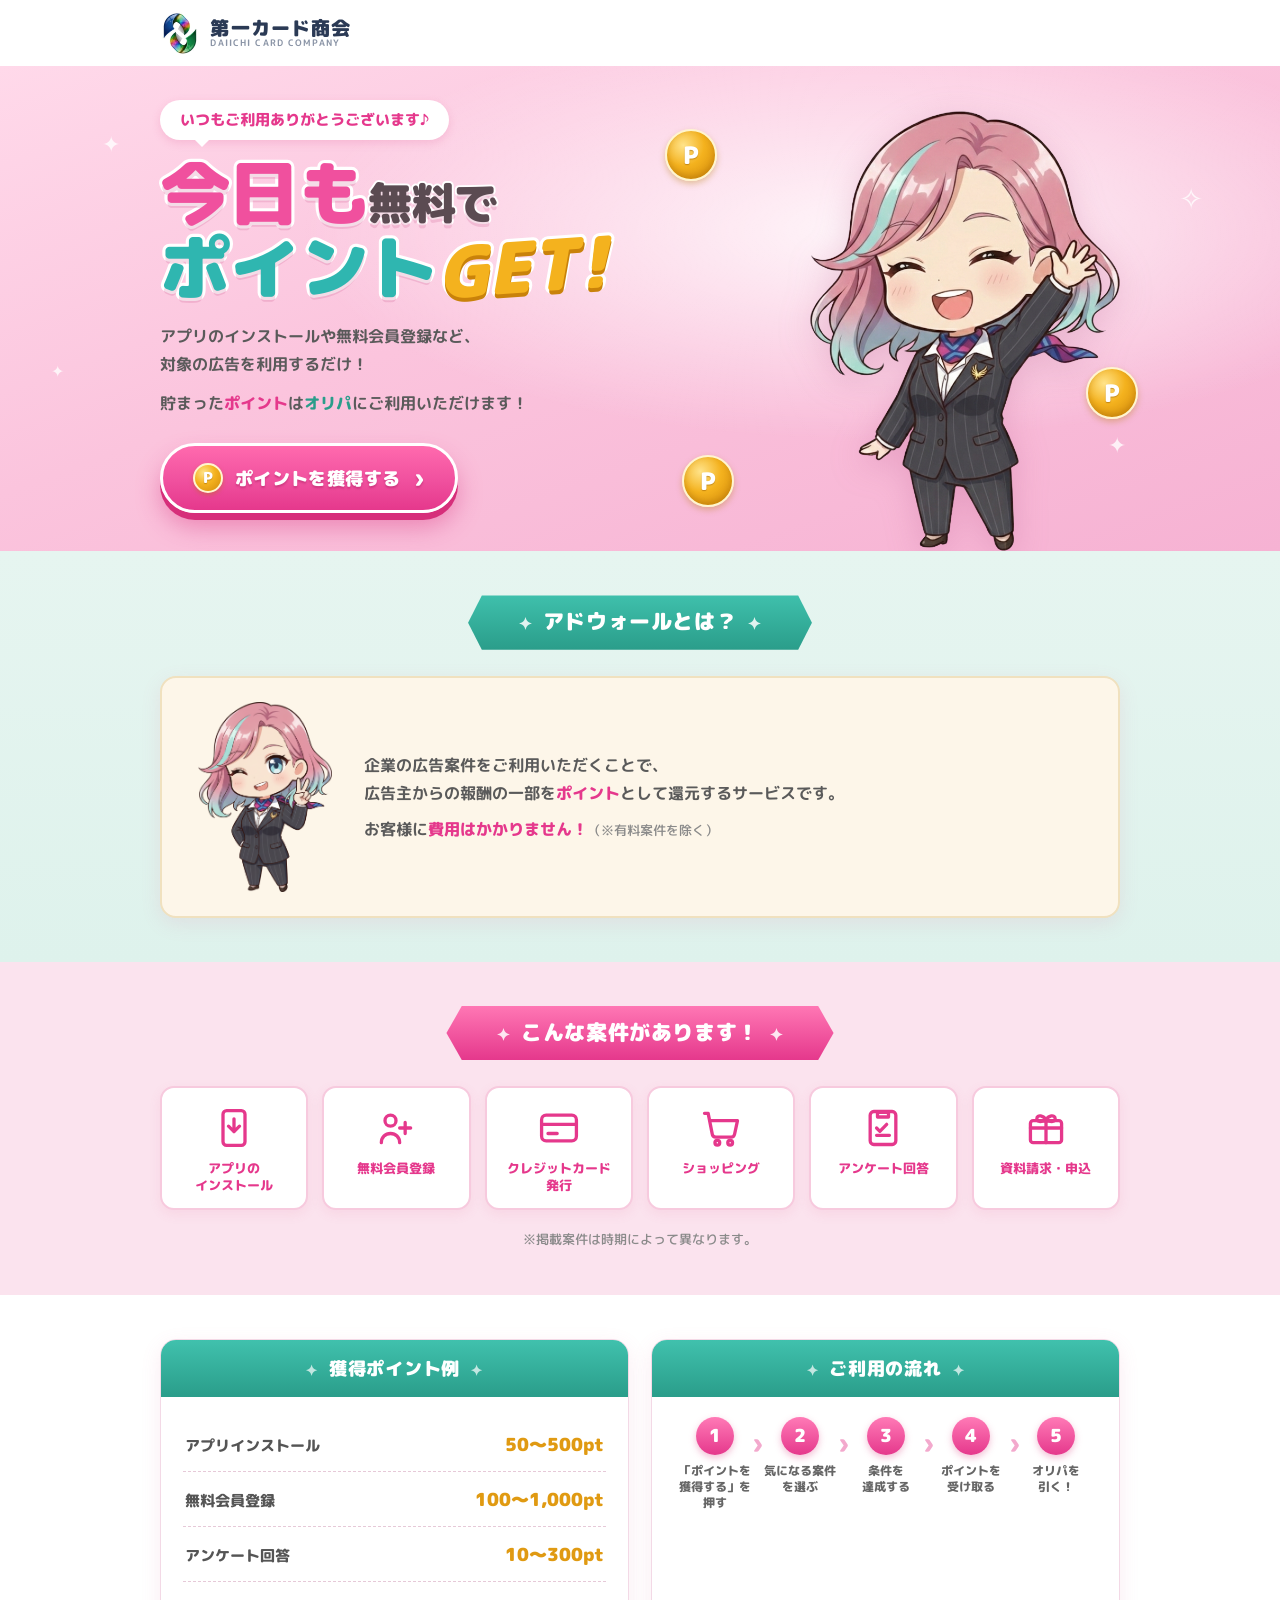
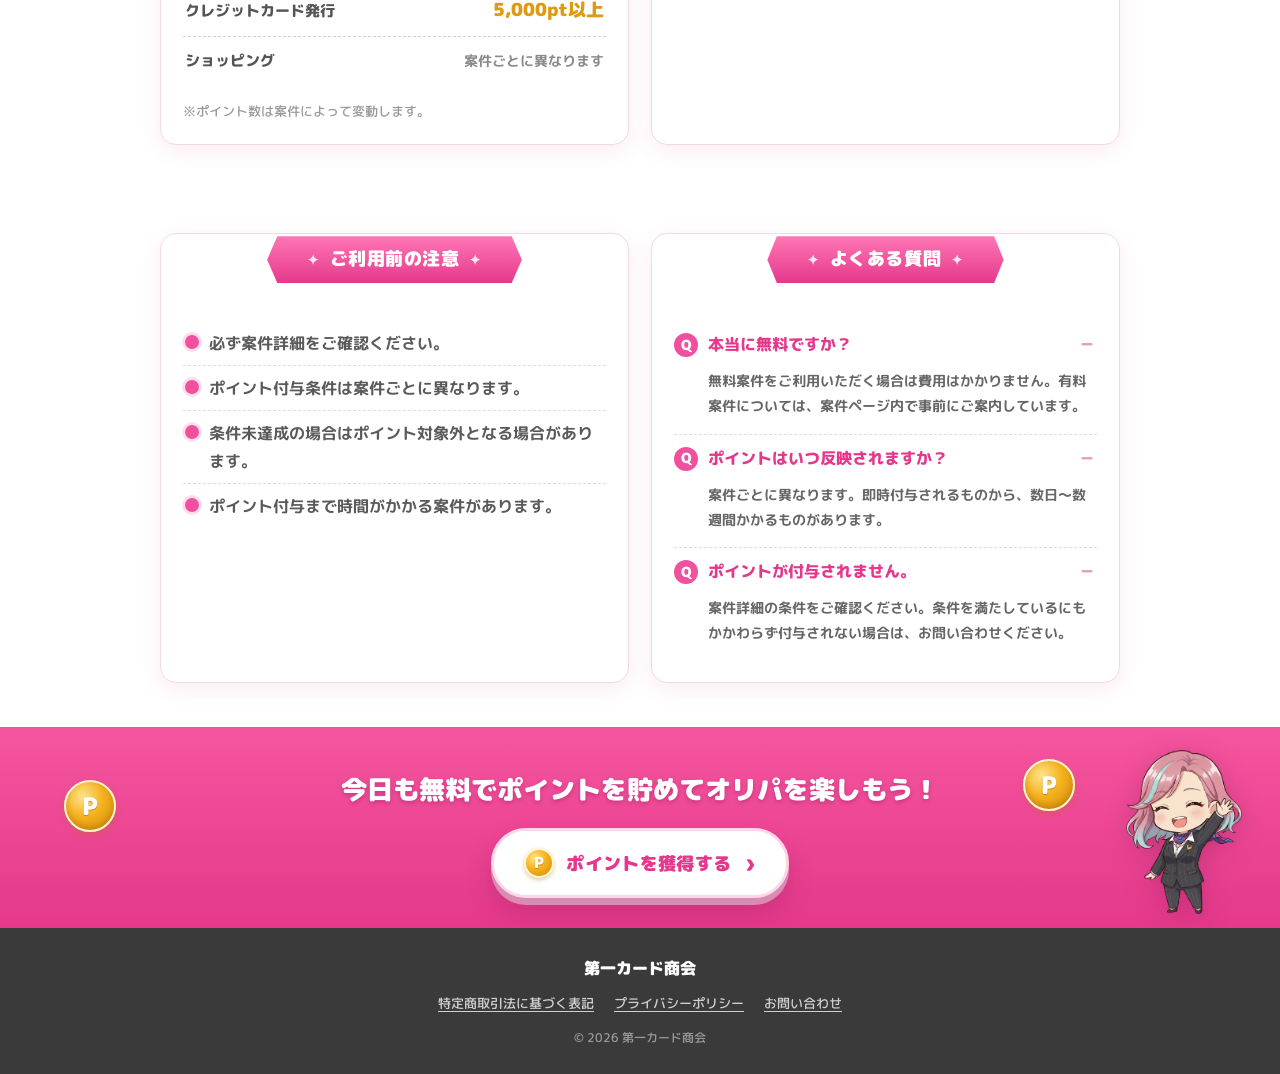
==== login.html @ 2c44bc9c "ログイン済みユーザー向けLP(login.html)を追加 - index.html(未ログイン用)をベースに login.html を新規作成   ヒーロー見出し・バッジ・フッターCTA文言のみ会員" ====
<!-- ログイン済みユーザー向けLP（index.html をベースに会員向けトーンへ文言調整） -->
<!DOCTYPE html>
<html lang="ja">
<head>
<meta charset="UTF-8">
<meta name="viewport" content="width=device-width, initial-scale=1">
<title>今日も無料でポイントGET! | 第一カード商会 アドウォール</title>
<meta name="description" content="いつもご利用ありがとうございます。アプリのインストールや無料会員登録など、対象の広告を利用するだけで今日も無料でポイントが貯まる。貯まったポイントは第一カード商会のオリパにご利用いただけます。">
<meta name="robots" content="noindex,nofollow">
<meta property="og:title" content="今日も無料でポイントGET! | 第一カード商会 アドウォール">
<meta property="og:description" content="対象の広告を利用するだけで今日も無料ポイント。貯まったポイントはオリパに使えます。">
<meta property="og:type" content="website">
<link rel="preconnect" href="https://fonts.googleapis.com">
<link rel="preconnect" href="https://fonts.gstatic.com" crossorigin>
<link href="https://fonts.googleapis.com/css2?family=M+PLUS+Rounded+1c:wght@400;500;700;800;900&display=swap" rel="stylesheet">
<link rel="stylesheet" href="css/style.css">
</head>
<body>

<!-- ===== Header ===== -->
<header class="site-header" id="siteHeader">
  <div class="container header-inner">
    <a class="brand" href="#" aria-label="第一カード商会">
      <img class="brand-logo" src="assets/logo-mark.png" alt="" width="48" height="56">
      <span class="brand-name">
        <span class="brand-name-ja">第一カード商会</span>
        <span class="brand-name-en">DAIICHI CARD COMPANY</span>
      </span>
    </a>
  </div>
</header>

<main>

  <!-- ===== Hero ===== -->
  <section class="hero">
    <span class="spark s1">✦</span><span class="spark s2">✦</span>
    <span class="spark s3">✧</span><span class="spark s4">✦</span>
    <div class="container hero-inner">
      <div class="hero-copy">
        <p class="hero-badge">いつもご利用ありがとうございます♪</p>
        <h1 class="hero-title">
          <span class="t-pink">今日も</span><span class="t-ink">無料で</span><span class="t-teal">ポイント</span><span class="t-gold">GET!</span>
        </h1>
        <p class="hero-lead">
          アプリのインストールや無料会員登録など、<br>
          対象の広告を利用するだけ！
        </p>
        <p class="hero-lead">
          貯まった<b class="hl-pink">ポイント</b>は<b class="hl-teal">オリパ</b>にご利用いただけます！
        </p>
        <a class="btn btn-primary" href="#" data-cta>
          <span class="coin coin-sm" aria-hidden="true">P</span>
          <span class="btn-label">ポイントを獲得する</span>
          <span class="btn-arrow" aria-hidden="true">&rsaquo;</span>
        </a>
      </div>
      <div class="hero-illust">
        <img src="assets/character-hero.png" alt="案内キャラクター"
             onerror="this.closest('.hero-illust').classList.add('illust-fallback');this.remove()">
        <span class="coin coin-float f1" aria-hidden="true">P</span>
        <span class="coin coin-float f2" aria-hidden="true">P</span>
        <span class="coin coin-float f3" aria-hidden="true">P</span>
      </div>
    </div>
  </section>

  <!-- ===== アドウォールとは ===== -->
  <section class="section about reveal">
    <div class="container">
      <h2 class="ribbon ribbon-teal"><span class="ribbon-spark">✦</span>アドウォールとは？<span class="ribbon-spark">✦</span></h2>
      <div class="about-body">
        <div class="about-illust" aria-hidden="true">
          <img src="assets/character-point.png" alt=""
               onerror="this.closest('.about-illust').classList.add('illust-fallback');this.remove()">
        </div>
        <div class="about-text">
          <p>企業の広告案件をご利用いただくことで、<br>
             広告主からの報酬の一部を<b class="hl-pink">ポイント</b>として還元するサービスです。</p>
          <p>お客様に<b class="hl-pink">費用はかかりません！</b><span class="note-inline">（※有料案件を除く）</span></p>
        </div>
      </div>
    </div>
  </section>

  <!-- ===== こんな案件があります ===== -->
  <section class="section cases reveal">
    <div class="container">
      <h2 class="ribbon ribbon-pink"><span class="ribbon-spark">✦</span>こんな案件があります！<span class="ribbon-spark">✦</span></h2>
      <ul class="case-grid">
        <li class="case-card">
          <span class="case-icon">
            <svg viewBox="0 0 24 24" fill="none" stroke="currentColor" stroke-width="1.8" stroke-linecap="round" stroke-linejoin="round"><rect x="6" y="2.5" width="12" height="19" rx="2"/><path d="M12 7v7m0 0 3-3m-3 3-3-3"/></svg>
          </span>
          <span class="case-name">アプリの<br>インストール</span>
        </li>
        <li class="case-card">
          <span class="case-icon">
            <svg viewBox="0 0 24 24" fill="none" stroke="currentColor" stroke-width="1.8" stroke-linecap="round" stroke-linejoin="round"><circle cx="9" cy="8" r="3"/><path d="M4 20c0-3 2.2-5 5-5s5 2 5 5"/><path d="M17 9v6m3-3h-6"/></svg>
          </span>
          <span class="case-name">無料会員登録</span>
        </li>
        <li class="case-card">
          <span class="case-icon">
            <svg viewBox="0 0 24 24" fill="none" stroke="currentColor" stroke-width="1.8" stroke-linecap="round" stroke-linejoin="round"><rect x="2.5" y="5" width="19" height="14" rx="2.5"/><path d="M2.5 10h19M6 15h5"/></svg>
          </span>
          <span class="case-name">クレジットカード<br>発行</span>
        </li>
        <li class="case-card">
          <span class="case-icon">
            <svg viewBox="0 0 24 24" fill="none" stroke="currentColor" stroke-width="1.8" stroke-linecap="round" stroke-linejoin="round"><path d="M3 4h2l2.2 11.2A2 2 0 0 0 9.2 17h8.2a2 2 0 0 0 2-1.6L21 8H6"/><circle cx="10" cy="20" r="1.3"/><circle cx="17" cy="20" r="1.3"/></svg>
          </span>
          <span class="case-name">ショッピング</span>
        </li>
        <li class="case-card">
          <span class="case-icon">
            <svg viewBox="0 0 24 24" fill="none" stroke="currentColor" stroke-width="1.8" stroke-linecap="round" stroke-linejoin="round"><rect x="5" y="3" width="14" height="18" rx="2"/><path d="M9 3.5h6V6H9zM8.5 12l1.8 1.8L14 10m-5.5 6h7"/></svg>
          </span>
          <span class="case-name">アンケート回答</span>
        </li>
        <li class="case-card">
          <span class="case-icon">
            <svg viewBox="0 0 24 24" fill="none" stroke="currentColor" stroke-width="1.8" stroke-linecap="round" stroke-linejoin="round"><rect x="3.5" y="8" width="17" height="12" rx="1.5"/><path d="M3.5 12h17M12 8v12M12 8c-1-3-5-3.5-5-1s4 1 5 1zm0 0c1-3 5-3.5 5-1s-4 1-5 1z"/></svg>
          </span>
          <span class="case-name">資料請求・申込</span>
        </li>
      </ul>
      <p class="note-center">※掲載案件は時期によって異なります。</p>
    </div>
  </section>

  <!-- ===== 獲得ポイント例 / ご利用の流れ ===== -->
  <section class="section two-col reveal">
    <div class="container two-col-grid">

      <div class="panel">
        <h2 class="panel-head panel-head-teal">獲得ポイント例</h2>
        <div class="panel-body">
          <dl class="points-list">
            <div><dt>アプリインストール</dt><dd>50〜500pt</dd></div>
            <div><dt>無料会員登録</dt><dd>100〜1,000pt</dd></div>
            <div><dt>アンケート回答</dt><dd>10〜300pt</dd></div>
            <div><dt>クレジットカード発行</dt><dd>5,000pt以上</dd></div>
            <div><dt>ショッピング</dt><dd class="dd-plain">案件ごとに異なります</dd></div>
          </dl>
          <p class="note-left">※ポイント数は案件によって変動します。</p>
        </div>
      </div>

      <div class="panel">
        <h2 class="panel-head panel-head-teal">ご利用の流れ</h2>
        <div class="panel-body">
          <ol class="flow">
            <li class="flow-step"><span class="flow-num">1</span><span class="flow-text">「ポイントを<br>獲得する」を押す</span></li>
            <li class="flow-step"><span class="flow-num">2</span><span class="flow-text">気になる案件<br>を選ぶ</span></li>
            <li class="flow-step"><span class="flow-num">3</span><span class="flow-text">条件を<br>達成する</span></li>
            <li class="flow-step"><span class="flow-num">4</span><span class="flow-text">ポイントを<br>受け取る</span></li>
            <li class="flow-step"><span class="flow-num">5</span><span class="flow-text">オリパを<br>引く！</span></li>
          </ol>
        </div>
      </div>

    </div>
  </section>

  <!-- ===== ご利用前の注意 / よくある質問 ===== -->
  <section class="section two-col reveal">
    <div class="container two-col-grid">

      <div class="panel">
        <h2 class="ribbon ribbon-pink ribbon-sm"><span class="ribbon-spark">✦</span>ご利用前の注意<span class="ribbon-spark">✦</span></h2>
        <div class="panel-body">
          <ul class="note-list">
            <li>必ず案件詳細をご確認ください。</li>
            <li>ポイント付与条件は案件ごとに異なります。</li>
            <li>条件未達成の場合はポイント対象外となる場合があります。</li>
            <li>ポイント付与まで時間がかかる案件があります。</li>
          </ul>
        </div>
      </div>

      <div class="panel">
        <h2 class="ribbon ribbon-pink ribbon-sm"><span class="ribbon-spark">✦</span>よくある質問<span class="ribbon-spark">✦</span></h2>
        <div class="panel-body">
          <div class="faq">
            <div class="faq-item open">
              <button class="faq-q" type="button"><span class="faq-mark">Q</span>本当に無料ですか？</button>
              <div class="faq-a">無料案件をご利用いただく場合は費用はかかりません。有料案件については、案件ページ内で事前にご案内しています。</div>
            </div>
            <div class="faq-item open">
              <button class="faq-q" type="button"><span class="faq-mark">Q</span>ポイントはいつ反映されますか？</button>
              <div class="faq-a">案件ごとに異なります。即時付与されるものから、数日〜数週間かかるものがあります。</div>
            </div>
            <div class="faq-item open">
              <button class="faq-q" type="button"><span class="faq-mark">Q</span>ポイントが付与されません。</button>
              <div class="faq-a">案件詳細の条件をご確認ください。条件を満たしているにもかかわらず付与されない場合は、お問い合わせください。</div>
            </div>
          </div>
        </div>
      </div>

    </div>
  </section>

  <!-- ===== Footer CTA ===== -->
  <section class="footer-cta reveal">
    <span class="coin coin-float f4" aria-hidden="true">P</span>
    <span class="coin coin-float f5" aria-hidden="true">P</span>
    <img class="footer-cta-illust" src="assets/character-hero.png" alt="" aria-hidden="true"
         onerror="this.remove()">
    <div class="container footer-cta-inner">
      <p class="footer-cta-text">今日も無料でポイントを貯めてオリパを楽しもう！</p>
      <a class="btn btn-white" href="#" data-cta>
        <span class="coin coin-sm" aria-hidden="true">P</span>
        <span class="btn-label">ポイントを獲得する</span>
        <span class="btn-arrow" aria-hidden="true">&rsaquo;</span>
      </a>
    </div>
  </section>

</main>

<!-- ===== Site footer ===== -->
<footer class="site-footer">
  <div class="container">
    <p class="foot-brand">第一カード商会</p>
    <nav class="foot-nav">
      <a href="https://daiichicard.com/pages/legal-info">特定商取引法に基づく表記</a>
      <a href="https://daiichicard.com/pages/privacy">プライバシーポリシー</a>
      <a href="https://daiichicard.com/faq">お問い合わせ</a>
    </nav>
    <p class="copyright">&copy; 2026 第一カード商会</p>
  </div>
</footer>

<!-- ===== Sticky CTA (mobile) ===== -->
<div class="sticky-cta" id="stickyCta" hidden>
  <a class="btn btn-primary btn-sticky" href="#" data-cta>
    <span class="coin coin-sm" aria-hidden="true">P</span>
    <span class="btn-label">ポイントを獲得する</span>
    <span class="btn-arrow" aria-hidden="true">&rsaquo;</span>
  </a>
</div>

<script src="js/main.js"></script>
</body>
</html>
---- css/style.css ----
/* =========================================================
   第一カード商会 - アドウォールLP
   ========================================================= */

/* ---------- Design tokens ---------- */
:root{
  --pink:        #f0509e;
  --pink-deep:   #e5388c;
  --pink-dark:   #d62e7a;
  --pink-light:  #fce4ef;
  --pink-bg:     #fbe3ee;
  --magenta:     #f5559e;
  --teal:        #33b4a0;
  --teal-dark:   #2a9d8a;
  --teal-bg:     #e3f4ef;
  --gold:        #f4b21e;
  --gold-dark:   #e09a12;
  --gold-deep:   #c9820a;
  --ink:         #4a4a4a;
  --text:        #5a5a5a;
  --white:       #ffffff;
  --radius:      16px;
  --container:   1000px;
  --shadow-card: 0 6px 20px rgba(224, 96, 150, .12);
}

/* ---------- Reset ---------- */
*,*::before,*::after{box-sizing:border-box;margin:0;padding:0}
html{scroll-behavior:smooth;-webkit-text-size-adjust:100%}
body{
  font-family:"M PLUS Rounded 1c",-apple-system,"Hiragino Kaku Gothic ProN","Yu Gothic",Meiryo,sans-serif;
  color:var(--text);
  line-height:1.75;
  background:var(--white);
  font-weight:500;
  overflow-x:hidden;
}
img{max-width:100%;height:auto;display:block}
a{color:inherit;text-decoration:none}
ul,ol{list-style:none}
b{font-weight:800}

.container{width:100%;max-width:var(--container);margin-inline:auto;padding-inline:20px}

.hl-pink{color:var(--pink-deep);font-weight:800}
.hl-teal{color:var(--teal-dark);font-weight:800}
.note-inline{font-size:.8em;color:#8a8a8a;font-weight:500}
.note-center{text-align:center;font-size:.82rem;color:#8a8a8a;margin-top:18px}
.note-left{font-size:.8rem;color:#9a9a9a;margin-top:14px}

/* ---------- Coins ---------- */
.coin{
  display:inline-grid;place-items:center;
  width:44px;height:44px;border-radius:50%;
  background:radial-gradient(circle at 34% 30%, #ffe38a 0%, var(--gold) 45%, var(--gold-dark) 78%, var(--gold-deep) 100%);
  color:#fff;font-weight:900;font-size:1.3rem;
  border:2px solid #fff5cf;
  box-shadow:0 3px 6px rgba(180,120,0,.35), inset 0 -3px 6px rgba(150,90,0,.35);
  text-shadow:0 1px 1px rgba(150,90,0,.5);
}
.coin-sm{width:30px;height:30px;font-size:.95rem;border-width:2px}
.coin-float{position:absolute;width:52px;height:52px;font-size:1.5rem;z-index:2}

/* ---------- Buttons ---------- */
.btn{
  display:inline-flex;align-items:center;gap:12px;
  padding:16px 30px;border-radius:999px;
  font-weight:900;font-size:1.15rem;letter-spacing:.02em;
  cursor:pointer;border:none;position:relative;
  transition:transform .12s ease, box-shadow .12s ease, filter .12s ease;
}
.btn .btn-arrow{font-size:1.5rem;line-height:1;margin-left:2px}
.btn-label{white-space:nowrap}

.btn-primary{
  background:linear-gradient(180deg,#ff6aae 0%, var(--pink) 55%, var(--pink-deep) 100%);
  color:#fff;
  border:3px solid #fff;
  box-shadow:0 7px 0 var(--pink-dark), 0 14px 24px rgba(214,46,122,.4);
  text-shadow:0 2px 2px rgba(150,20,80,.35);
}
.btn-primary:hover{transform:translateY(2px);box-shadow:0 5px 0 var(--pink-dark),0 10px 18px rgba(214,46,122,.4)}
.btn-primary:active{transform:translateY(7px);box-shadow:0 0 0 var(--pink-dark),0 4px 10px rgba(214,46,122,.35)}

.btn-white{
  background:#fff;color:var(--pink-deep);
  border:3px solid #ffd6e8;
  box-shadow:0 7px 0 #d98cb2, 0 14px 24px rgba(120,20,70,.25);
}
.btn-white:hover{transform:translateY(2px);box-shadow:0 5px 0 #d98cb2,0 10px 18px rgba(120,20,70,.25)}
.btn-white:active{transform:translateY(7px);box-shadow:0 0 0 #d98cb2}

.btn-primary .coin,.btn-white .coin{box-shadow:0 2px 4px rgba(180,120,0,.4)}

/* pulse */
@keyframes cta-pulse{0%,100%{filter:brightness(1)}50%{filter:brightness(1.08)}}
.hero .btn-primary{animation:cta-pulse 2.4s ease-in-out infinite}

/* ---------- Header ---------- */
.site-header{
  position:sticky;top:0;z-index:50;
  background:rgba(255,255,255,.96);
  backdrop-filter:blur(6px);
  transition:box-shadow .2s ease;
}
.site-header.scrolled{box-shadow:0 2px 14px rgba(224,96,150,.18)}
.header-inner{display:flex;align-items:center;gap:12px;padding-block:10px}
.brand{display:flex;align-items:center;gap:11px}
.brand-logo{width:auto;height:46px;object-fit:contain;flex:0 0 auto}
.brand-name{display:flex;flex-direction:column;line-height:1.12}
.brand-name-ja{font-weight:900;font-size:1.18rem;color:#2b3a55;letter-spacing:.06em}
.brand-name-en{font-size:.54rem;letter-spacing:.13em;color:#8a94a6;font-weight:700}

/* ---------- Hero ---------- */
.hero{
  position:relative;overflow:hidden;
  background:
    radial-gradient(ellipse at 68% 34%, rgba(255,255,255,.85) 0%, rgba(255,255,255,0) 46%),
    linear-gradient(160deg,#ffd9ea 0%, #fbc4dd 45%, #f6b2d3 100%);
  padding-block:34px 0;
}
.hero .spark{position:absolute;color:#fff;opacity:.8;font-size:1.4rem;pointer-events:none;animation:twinkle 3s ease-in-out infinite}
.hero .s1{top:12%;left:8%}
.hero .s2{top:60%;left:4%;font-size:1rem;animation-delay:.6s}
.hero .s3{top:22%;right:6%;font-size:1.8rem;animation-delay:1.1s}
.hero .s4{top:74%;right:12%;animation-delay:1.7s}
@keyframes twinkle{0%,100%{opacity:.25;transform:scale(.8)}50%{opacity:.9;transform:scale(1.15)}}

.hero-inner{display:grid;grid-template-columns:1.05fr .95fr;align-items:end;gap:20px}
.hero-copy{padding-bottom:38px}

.hero-badge{
  display:inline-block;
  background:#fff;color:var(--pink-deep);
  font-weight:800;font-size:.92rem;
  padding:7px 20px;border-radius:999px;
  box-shadow:0 3px 8px rgba(224,96,150,.22);
  position:relative;margin-bottom:16px;
}
.hero-badge::after{
  content:"";position:absolute;left:34px;bottom:-7px;
  border:8px solid transparent;border-top-color:#fff;border-bottom:0;
}

.hero-title{
  font-weight:900;line-height:1.05;letter-spacing:-.01em;
  font-size:clamp(2.7rem,8.5vw,4.4rem);
  margin-bottom:18px;
  -webkit-text-stroke:.09em #fff;
  paint-order:stroke fill;
  text-shadow:0 5px 0 rgba(196,60,120,.18);
}
.hero-title span{display:inline-block}
.t-pink{color:var(--pink)}
.t-ink{color:#5b4b52;font-size:.62em;-webkit-text-stroke-width:.09em}
.t-teal{color:#2fb6b0}
.t-gold{color:var(--gold);font-style:italic;transform:rotate(-4deg);text-shadow:0 4px 0 var(--gold-deep)}

.hero-lead{color:#5a5a5a;font-weight:700;font-size:1.02rem;margin-bottom:10px}
.hero-copy .btn{margin-top:16px}

.hero-illust{position:relative;align-self:end;min-height:120px}
.hero-illust img{margin-left:auto;max-height:440px;width:auto;filter:drop-shadow(0 8px 16px rgba(180,80,130,.25))}
.hero-illust.illust-fallback{
  min-height:300px;border:2px dashed rgba(255,255,255,.85);border-radius:16px;
  background:rgba(255,255,255,.28);
  display:grid;place-items:center;margin-bottom:20px;
}
.hero-illust.illust-fallback::after{content:"キャラクター画像\A assets/character-hero.png";white-space:pre;text-align:center;color:#b76f97;font-weight:800;font-size:.85rem}
.hero-illust .f1{top:4%;left:-2%}
.hero-illust .f2{top:58%;right:-4%}
.hero-illust .f3{bottom:10%;left:2%}
@keyframes float-y{0%,100%{transform:translateY(0)}50%{transform:translateY(-10px)}}
.coin-float{animation:float-y 3s ease-in-out infinite}
.hero-illust .f2{animation-delay:.8s}
.hero-illust .f3{animation-delay:1.5s}

/* ---------- Sections ---------- */
.section{padding-block:44px}
.about{background:linear-gradient(180deg,#e6f5f0,#def2ec)}
.cases{background:var(--pink-bg)}

/* ---------- Ribbon headings ---------- */
.ribbon{
  display:block;width:max-content;max-width:100%;margin:0 auto 26px;
  padding:9px 40px;border-radius:8px;
  color:#fff;font-weight:900;font-size:1.3rem;letter-spacing:.03em;
  text-align:center;position:relative;
  clip-path:polygon(4% 0,96% 0,100% 50%,96% 100%,4% 100%,0 50%);
}
.ribbon-teal{background:linear-gradient(180deg,#3fc0ac,var(--teal-dark))}
.ribbon-pink{background:linear-gradient(180deg,#ff77b4,var(--pink-deep))}
.ribbon-sm{font-size:1.1rem;padding:8px 30px;margin-bottom:18px}
.ribbon-spark{opacity:.85;margin-inline:10px;font-size:.8em;vertical-align:middle}

/* ---------- About ---------- */
.about-body{
  display:flex;align-items:center;gap:24px;
  background:#fdf6e9;border:2px solid #f0e1bf;border-radius:var(--radius);
  padding:24px 28px;box-shadow:var(--shadow-card);
}
.about-illust{flex:0 0 150px}
.about-illust img{max-height:190px;margin-inline:auto}
.about-illust.illust-fallback{
  height:170px;border:2px dashed #cfc199;border-radius:12px;
  display:grid;place-items:center;background:#fbf1da;
}
.about-illust.illust-fallback::after{content:"assets/\A character-point.png";white-space:pre;text-align:center;color:#b0a06f;font-weight:800;font-size:.72rem}
.about-text p{font-weight:700;color:#5a5a5a;margin-bottom:8px}
.about-text p:last-child{margin-bottom:0}

/* ---------- Case grid ---------- */
.case-grid{display:grid;grid-template-columns:repeat(6,1fr);gap:14px}
.case-card{
  background:#fff;border:2px solid #f7cade;border-radius:14px;
  padding:18px 8px 14px;text-align:center;
  display:flex;flex-direction:column;align-items:center;gap:10px;
  box-shadow:0 4px 12px rgba(224,96,150,.1);
}
.case-icon{width:44px;height:44px;color:var(--pink-deep)}
.case-icon svg{width:100%;height:100%}
.case-name{font-weight:800;font-size:.82rem;color:var(--pink-deep);line-height:1.3}

/* ---------- Two column ---------- */
.two-col-grid{display:grid;grid-template-columns:1fr 1fr;gap:22px}
.panel{
  background:#fff;border-radius:var(--radius);overflow:hidden;
  box-shadow:var(--shadow-card);border:1px solid #f3d9e6;
}
.panel-head{
  color:#fff;font-weight:900;font-size:1.15rem;text-align:center;
  padding:12px;letter-spacing:.04em;position:relative;
}
.panel-head-teal{background:linear-gradient(180deg,#40c1ad,var(--teal-dark))}
.panel-head::before,.panel-head::after{content:"✦";opacity:.7;font-size:.8em;margin-inline:10px;vertical-align:middle}
.panel-body{padding:20px 22px 22px}
.two-col .panel .ribbon{margin-top:2px}

/* points list */
.points-list div{
  display:flex;justify-content:space-between;align-items:baseline;gap:12px;
  padding:11px 2px;border-bottom:1px dashed #e6c9d8;
}
.points-list div:last-child{border-bottom:none}
.points-list dt{font-weight:800;color:#555;font-size:.95rem}
.points-list dd{font-weight:900;color:var(--gold-dark);font-size:1.15rem;white-space:nowrap}
.points-list dd.dd-plain{color:#8a8a8a;font-size:.9rem;font-weight:700}

/* flow */
.flow{display:flex;flex-wrap:wrap;justify-content:space-between;gap:10px 4px}
.flow-step{
  flex:1 1 0;min-width:80px;text-align:center;position:relative;
  display:flex;flex-direction:column;align-items:center;gap:8px;
}
.flow-step:not(:last-child)::after{
  content:"›";position:absolute;right:-8px;top:14px;
  font-size:1.6rem;font-weight:900;color:#f3a9cd;line-height:1;
}
.flow-num{
  width:38px;height:38px;border-radius:50%;
  display:grid;place-items:center;
  background:linear-gradient(180deg,#ff7ab6,var(--pink-deep));
  color:#fff;font-weight:900;font-size:1.15rem;
  box-shadow:0 3px 7px rgba(224,96,150,.4);
}
.flow-text{font-weight:800;font-size:.76rem;color:#666;line-height:1.35}

/* note list */
.note-list li{
  position:relative;padding:8px 0 8px 26px;font-weight:700;color:#5a5a5a;
  border-bottom:1px dashed #eed3e0;
}
.note-list li:last-child{border-bottom:none}
.note-list li::before{
  content:"";position:absolute;left:2px;top:14px;
  width:14px;height:14px;border-radius:50%;
  background:var(--pink);box-shadow:0 0 0 3px #fbe0ec;
}

/* faq */
.faq-item{border-bottom:1px dashed #eed3e0}
.faq-item:last-child{border-bottom:none}
.faq-q{
  width:100%;text-align:left;background:none;border:none;cursor:pointer;
  display:flex;align-items:center;gap:10px;
  font-family:inherit;font-weight:800;color:var(--pink-deep);font-size:.98rem;
  padding:12px 24px 12px 0;position:relative;line-height:1.5;
}
.faq-mark{
  flex:0 0 auto;width:24px;height:24px;border-radius:50%;
  background:var(--pink);color:#fff;font-weight:900;font-size:.85rem;
  display:grid;place-items:center;
}
.faq-q::after{
  content:"＋";position:absolute;right:2px;top:12px;color:#e79bc1;font-weight:900;
  transition:transform .2s ease;
}
.faq-item.open .faq-q::after{content:"－"}
.faq-a{
  display:none;padding:0 0 14px 34px;font-weight:600;color:#666;font-size:.9rem;
}
.faq-item.open .faq-a{display:block}

/* ---------- Footer CTA ---------- */
.footer-cta{
  position:relative;overflow:clip;
  background:linear-gradient(180deg,var(--magenta),var(--pink-deep));
  padding-block:40px 30px;
}
.footer-cta .f4{top:26%;left:5%;animation-delay:.3s}
.footer-cta .f5{top:16%;right:16%;animation-delay:1.2s}
.footer-cta-illust{
  position:absolute;right:3%;bottom:14px;width:116px;height:auto;z-index:1;
  filter:drop-shadow(0 6px 12px rgba(120,20,70,.3));
}
.footer-cta-inner{text-align:center;position:relative;z-index:2}
.footer-cta-text{
  color:#fff;font-weight:900;font-size:clamp(1.15rem,4vw,1.6rem);
  margin-bottom:16px;text-shadow:0 2px 4px rgba(120,20,70,.35);
}

/* ---------- Site footer ---------- */
.site-footer{background:#3a3a3a;color:#cfcfcf;text-align:center;padding-block:26px;font-size:.82rem}
.foot-brand{font-weight:900;color:#fff;font-size:1rem;margin-bottom:10px}
.foot-nav{display:flex;flex-wrap:wrap;justify-content:center;gap:8px 20px;margin-bottom:12px}
.foot-nav a{color:#cfcfcf;text-decoration:underline;text-underline-offset:3px}
.foot-nav a:hover{color:#fff}
.copyright{color:#9a9a9a;font-size:.75rem}

/* ---------- Sticky CTA ---------- */
.sticky-cta{
  display:none;
  position:fixed;left:0;right:0;bottom:0;z-index:60;
  padding:10px 16px calc(10px + env(safe-area-inset-bottom));
  background:rgba(255,255,255,.9);
  backdrop-filter:blur(6px);
  box-shadow:0 -3px 14px rgba(224,96,150,.22);
  display:flex;justify-content:center;
  animation:slide-up .3s ease;
}
.sticky-cta[hidden]{display:none}
@keyframes slide-up{from{transform:translateY(100%)}to{transform:translateY(0)}}
.btn-sticky{width:100%;max-width:420px;justify-content:center;padding-block:14px;font-size:1.05rem}

/* ---------- Reveal（JSが動くときだけ初期非表示にする） ---------- */
.reveal{transition:opacity .6s ease,transform .6s ease}
.js-reveal .reveal{opacity:0;transform:translateY(24px)}
.js-reveal .reveal.in-view{opacity:1;transform:none}

/* =========================================================
   Responsive
   ========================================================= */
@media (max-width:900px){
  .case-grid{grid-template-columns:repeat(3,1fr)}
}

@media (max-width:768px){
  body{padding-bottom:80px}
  .sticky-cta:not([hidden]){display:flex}
  .footer-cta-illust{display:none}
  .two-col-grid{grid-template-columns:1fr}
  .hero-inner{grid-template-columns:1fr;text-align:center}
  .hero-copy{padding-bottom:0}
  .hero-badge::after{left:50%;margin-left:-8px}
  .hero-copy .btn{margin-inline:auto}
  .hero-illust{max-width:340px;margin:10px auto 0}
  .hero-illust img{margin-inline:auto}
  .about-body{flex-direction:column;text-align:center}
  .about-illust{flex-basis:auto}
}

@media (max-width:560px){
  .container{padding-inline:16px}
  .section{padding-block:34px}
  .brand-name-en{display:none}
  .btn{font-size:1.02rem;padding:15px 22px}
  .ribbon{font-size:1.08rem;padding:8px 26px;clip-path:polygon(6% 0,94% 0,100% 50%,94% 100%,6% 100%,0 50%)}
  .case-grid{grid-template-columns:repeat(2,1fr)}
  .flow{gap:16px 4px}
  .flow-step{flex:1 1 40%;min-width:0}
  .flow-step:nth-child(3)::after,.flow-step:not(:last-child)::after{display:none}
  .points-list dd{font-size:1.02rem}
}

@media (prefers-reduced-motion:reduce){
  *,*::before,*::after{animation:none!important;transition:none!important}
  .js-reveal .reveal{opacity:1;transform:none}
  html{scroll-behavior:auto}
}
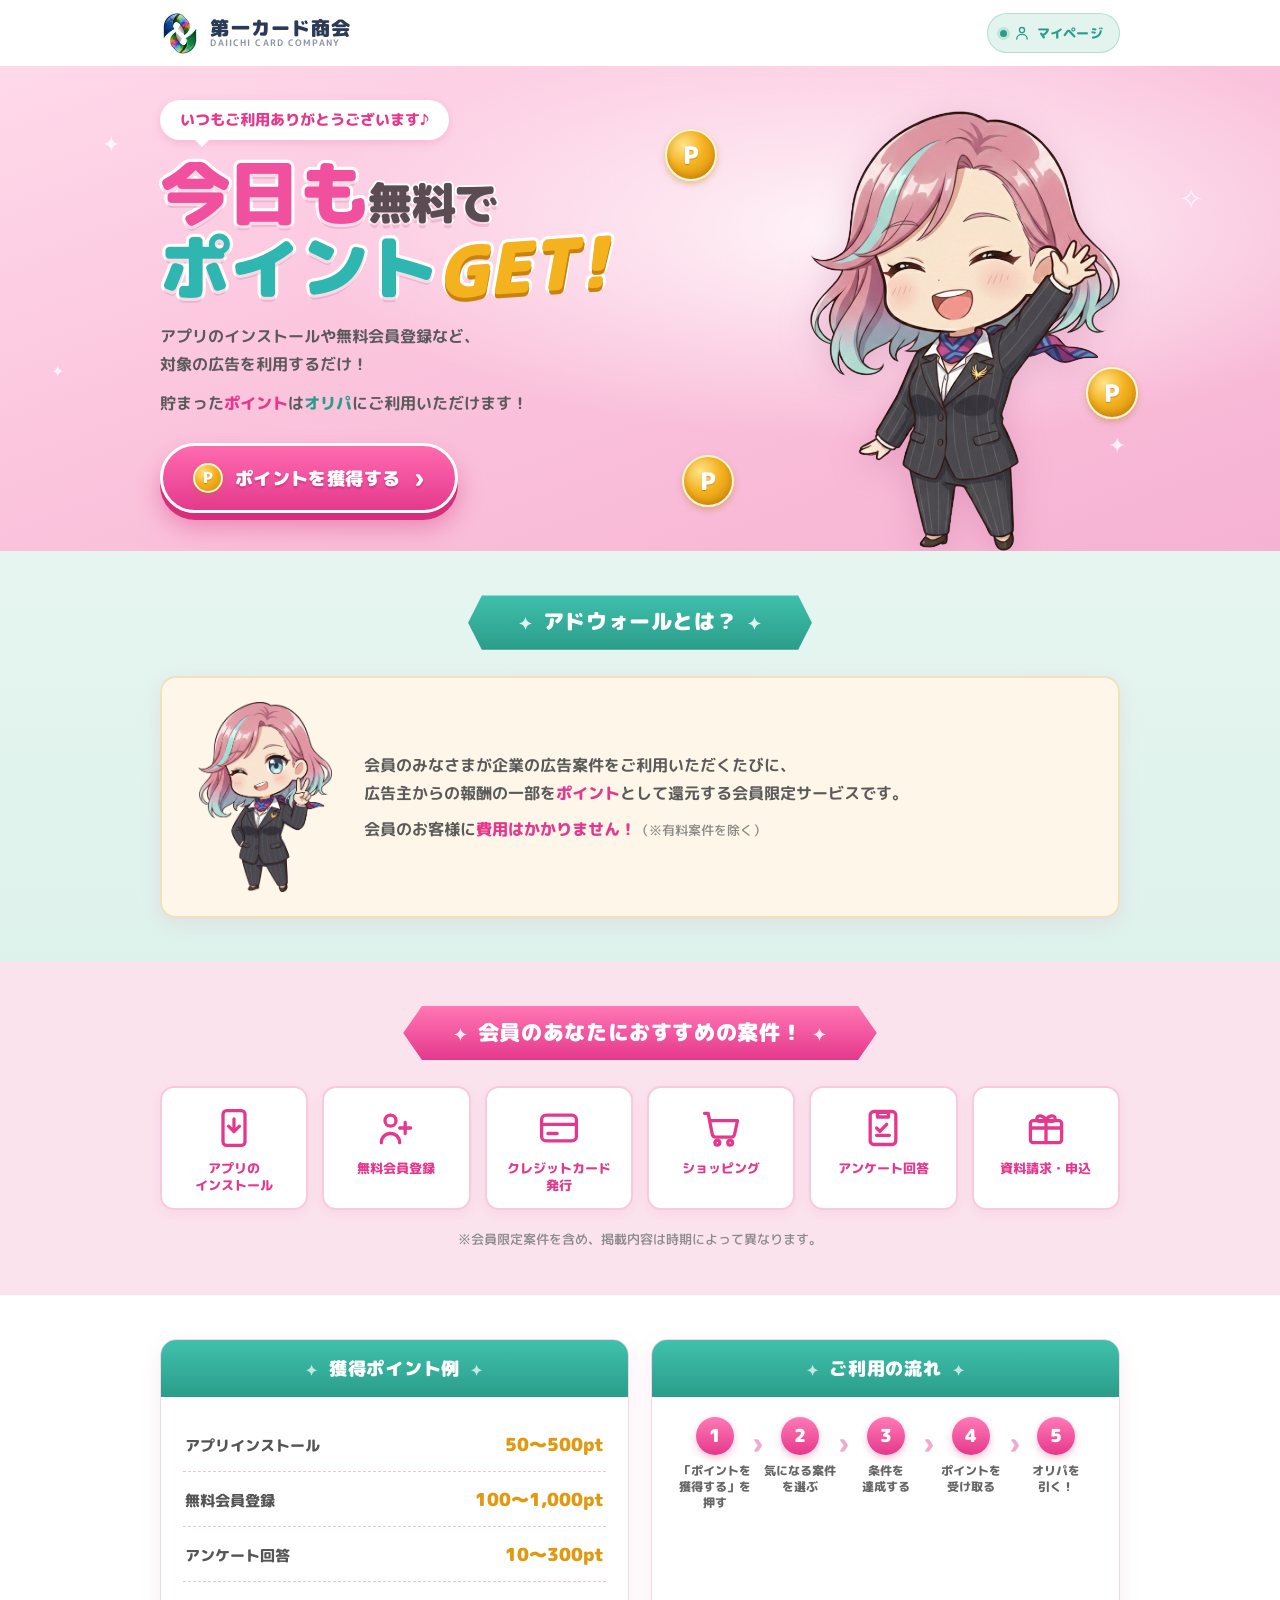
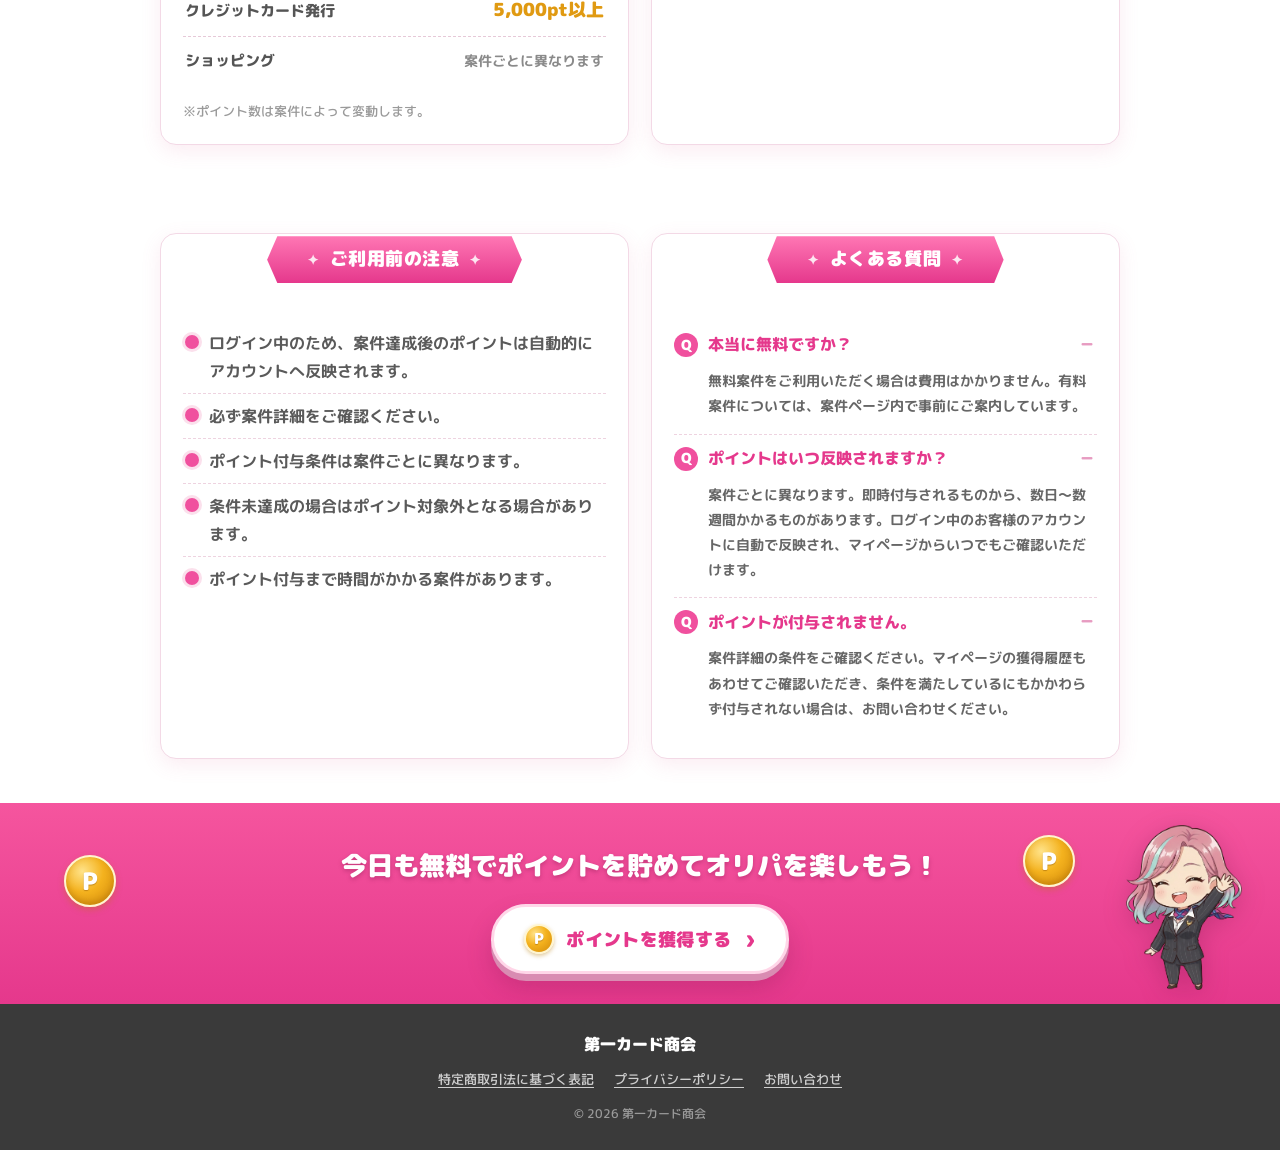
==== commit 26599cb6: "ログイン状態を明示する文言・マイページ導線を追加 login.html(ログイン済みユーザー用): - ヘッダーに「マイページ」リンクを追加(ログイン中の目印を兼ねる)   360px以下の狭い画面で" ====
--- a/login.html
+++ b/login.html
@@ -26,6 +26,13 @@
         <span class="brand-name-ja">第一カード商会</span>
         <span class="brand-name-en">DAIICHI CARD COMPANY</span>
       </span>
+    </a>
+    <a class="mypage-link" href="#" data-mypage aria-label="マイページ（ログイン中）">
+      <span class="mypage-dot" aria-hidden="true"></span>
+      <span class="mypage-icon" aria-hidden="true">
+        <svg viewBox="0 0 24 24" fill="none" stroke="currentColor" stroke-width="1.8" stroke-linecap="round" stroke-linejoin="round"><circle cx="12" cy="8" r="3.4"/><path d="M5 20c0-3.6 3.1-6.2 7-6.2s7 2.6 7 6.2"/></svg>
+      </span>
+      <span class="mypage-text">マイページ</span>
     </a>
   </div>
 </header>
@@ -75,9 +82,9 @@
                onerror="this.closest('.about-illust').classList.add('illust-fallback');this.remove()">
         </div>
         <div class="about-text">
-          <p>企業の広告案件をご利用いただくことで、<br>
-             広告主からの報酬の一部を<b class="hl-pink">ポイント</b>として還元するサービスです。</p>
-          <p>お客様に<b class="hl-pink">費用はかかりません！</b><span class="note-inline">（※有料案件を除く）</span></p>
+          <p>会員のみなさまが企業の広告案件をご利用いただくたびに、<br>
+             広告主からの報酬の一部を<b class="hl-pink">ポイント</b>として還元する会員限定サービスです。</p>
+          <p>会員のお客様に<b class="hl-pink">費用はかかりません！</b><span class="note-inline">（※有料案件を除く）</span></p>
         </div>
       </div>
     </div>
@@ -86,7 +93,7 @@
   <!-- ===== こんな案件があります ===== -->
   <section class="section cases reveal">
     <div class="container">
-      <h2 class="ribbon ribbon-pink"><span class="ribbon-spark">✦</span>こんな案件があります！<span class="ribbon-spark">✦</span></h2>
+      <h2 class="ribbon ribbon-pink"><span class="ribbon-spark">✦</span>会員のあなたにおすすめの案件！<span class="ribbon-spark">✦</span></h2>
       <ul class="case-grid">
         <li class="case-card">
           <span class="case-icon">
@@ -125,7 +132,7 @@
           <span class="case-name">資料請求・申込</span>
         </li>
       </ul>
-      <p class="note-center">※掲載案件は時期によって異なります。</p>
+      <p class="note-center">※会員限定案件を含め、掲載内容は時期によって異なります。</p>
     </div>
   </section>
 
@@ -171,6 +178,7 @@
         <h2 class="ribbon ribbon-pink ribbon-sm"><span class="ribbon-spark">✦</span>ご利用前の注意<span class="ribbon-spark">✦</span></h2>
         <div class="panel-body">
           <ul class="note-list">
+            <li>ログイン中のため、案件達成後のポイントは自動的にアカウントへ反映されます。</li>
             <li>必ず案件詳細をご確認ください。</li>
             <li>ポイント付与条件は案件ごとに異なります。</li>
             <li>条件未達成の場合はポイント対象外となる場合があります。</li>
@@ -189,11 +197,11 @@
             </div>
             <div class="faq-item open">
               <button class="faq-q" type="button"><span class="faq-mark">Q</span>ポイントはいつ反映されますか？</button>
-              <div class="faq-a">案件ごとに異なります。即時付与されるものから、数日〜数週間かかるものがあります。</div>
+              <div class="faq-a">案件ごとに異なります。即時付与されるものから、数日〜数週間かかるものがあります。ログイン中のお客様のアカウントに自動で反映され、マイページからいつでもご確認いただけます。</div>
             </div>
             <div class="faq-item open">
               <button class="faq-q" type="button"><span class="faq-mark">Q</span>ポイントが付与されません。</button>
-              <div class="faq-a">案件詳細の条件をご確認ください。条件を満たしているにもかかわらず付与されない場合は、お問い合わせください。</div>
+              <div class="faq-a">案件詳細の条件をご確認ください。マイページの獲得履歴もあわせてご確認いただき、条件を満たしているにもかかわらず付与されない場合は、お問い合わせください。</div>
             </div>
           </div>
         </div>
--- a/css/style.css
+++ b/css/style.css
@@ -104,12 +104,44 @@
   transition:box-shadow .2s ease;
 }
 .site-header.scrolled{box-shadow:0 2px 14px rgba(224,96,150,.18)}
-.header-inner{display:flex;align-items:center;gap:12px;padding-block:10px}
+.header-inner{display:flex;align-items:center;justify-content:space-between;gap:12px;padding-block:10px}
 .brand{display:flex;align-items:center;gap:11px}
 .brand-logo{width:auto;height:46px;object-fit:contain;flex:0 0 auto}
 .brand-name{display:flex;flex-direction:column;line-height:1.12}
 .brand-name-ja{font-weight:900;font-size:1.18rem;color:#2b3a55;letter-spacing:.06em}
 .brand-name-en{font-size:.54rem;letter-spacing:.13em;color:#8a94a6;font-weight:700}
+
+/* ログイン済みページ: マイページへのリンク(ログイン状態の目印を兼ねる) */
+.mypage-link{
+  display:inline-flex;align-items:center;gap:6px;flex:0 0 auto;
+  padding:8px 16px 8px 12px;border-radius:999px;
+  background:var(--teal-bg);color:var(--teal-dark);
+  font-weight:800;font-size:.82rem;letter-spacing:.02em;
+  border:1.5px solid rgba(42,157,138,.25);
+  transition:background .15s ease, transform .12s ease;
+}
+.mypage-link:hover{background:#d5efe8;transform:translateY(-1px)}
+.mypage-link:active{transform:translateY(0)}
+.mypage-icon{display:inline-flex;width:18px;height:18px;flex:0 0 auto}
+.mypage-icon svg{width:100%;height:100%}
+.mypage-dot{
+  display:inline-block;width:7px;height:7px;border-radius:50%;
+  background:var(--teal-dark);flex:0 0 auto;
+  box-shadow:0 0 0 3px rgba(42,157,138,.18);
+}
+.mypage-text{white-space:nowrap}
+@media (max-width:420px){
+  .mypage-link{padding:7px 12px 7px 10px;font-size:.72rem;gap:4px}
+  .mypage-icon{width:16px;height:16px}
+}
+@media (max-width:380px){
+  /* 社名と競合しないよう、アイコン+ドットのみの丸バッジに縮小 */
+  .mypage-link{padding:8px;gap:0}
+  .mypage-text{
+    position:absolute;width:1px;height:1px;overflow:hidden;
+    clip:rect(0,0,0,0);white-space:nowrap;
+  }
+}
 
 /* ---------- Hero ---------- */
 .hero{
@@ -158,6 +190,7 @@
 
 .hero-lead{color:#5a5a5a;font-weight:700;font-size:1.02rem;margin-bottom:10px}
 .hero-copy .btn{margin-top:16px}
+.hero-note{margin-top:10px;font-size:.78rem;color:#8a7268;font-weight:600}
 
 .hero-illust{position:relative;align-self:end;min-height:120px}
 .hero-illust img{margin-left:auto;max-height:440px;width:auto;filter:drop-shadow(0 8px 16px rgba(180,80,130,.25))}
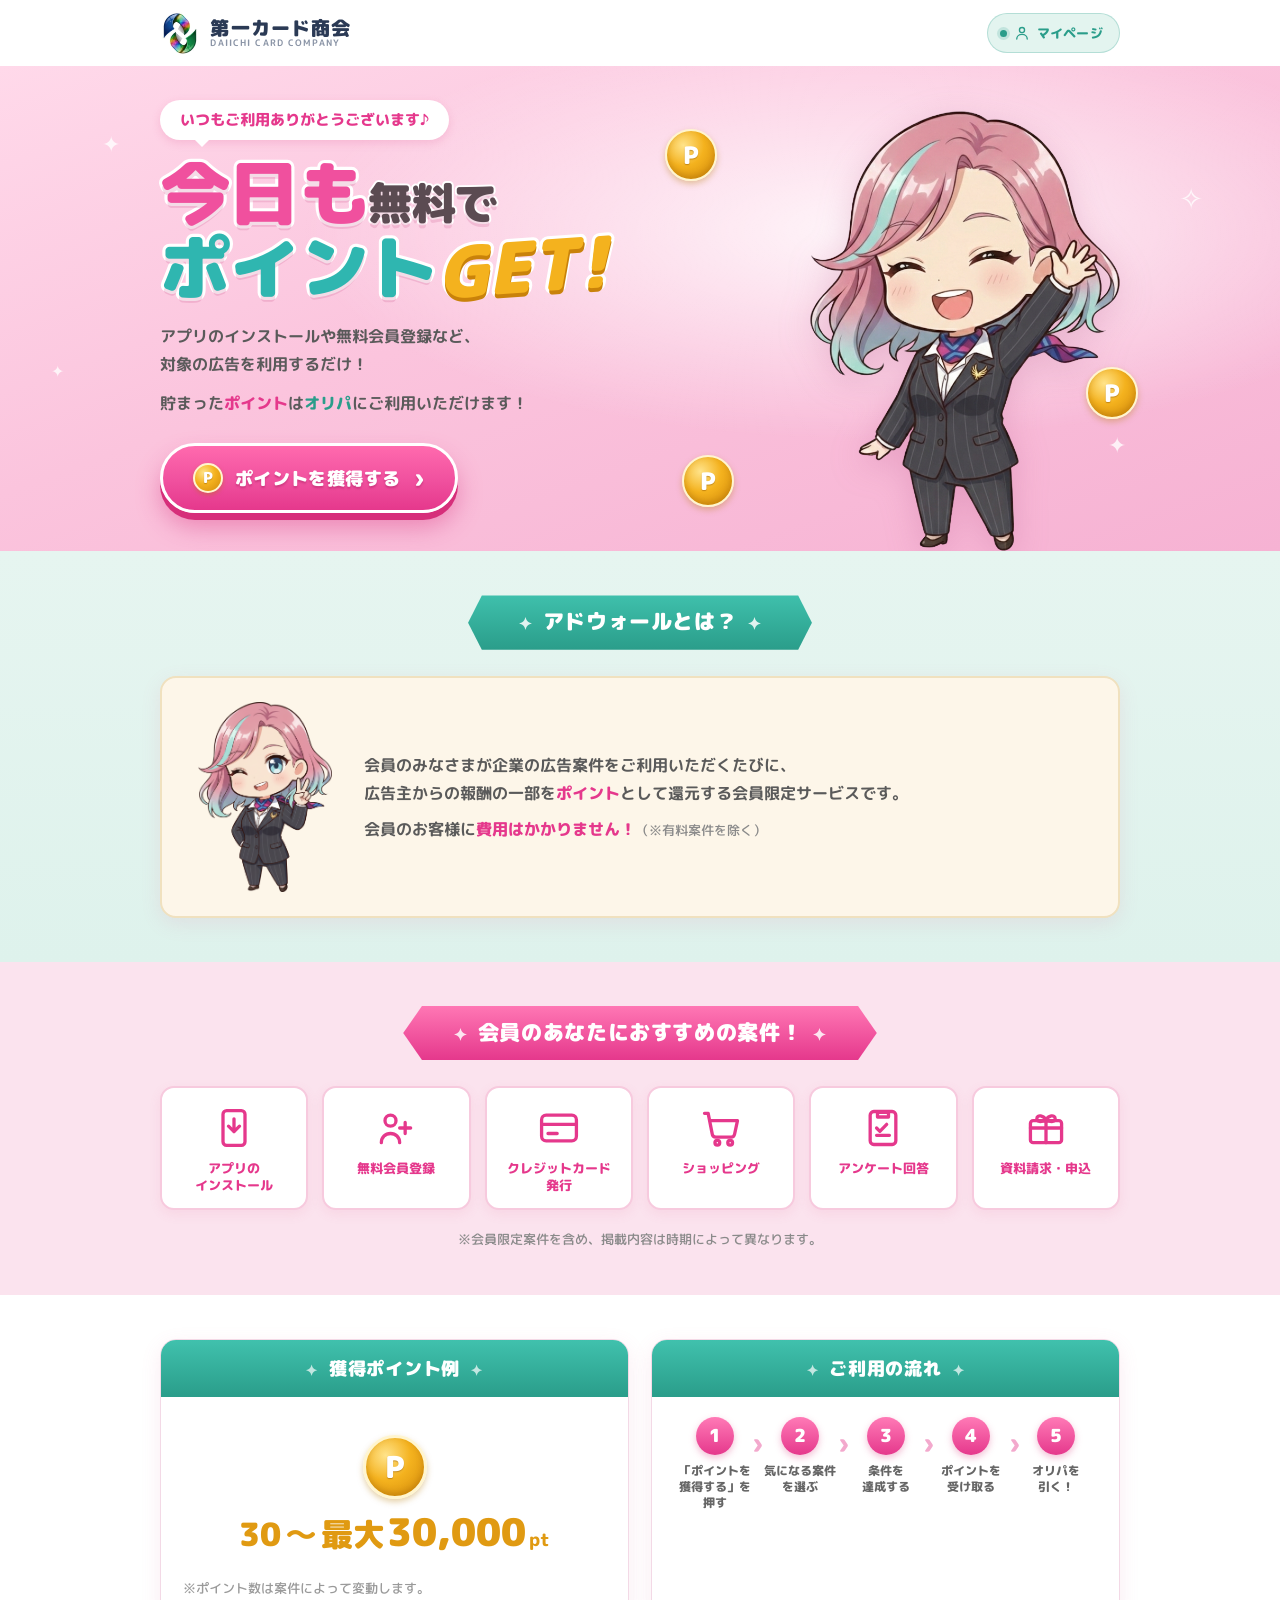
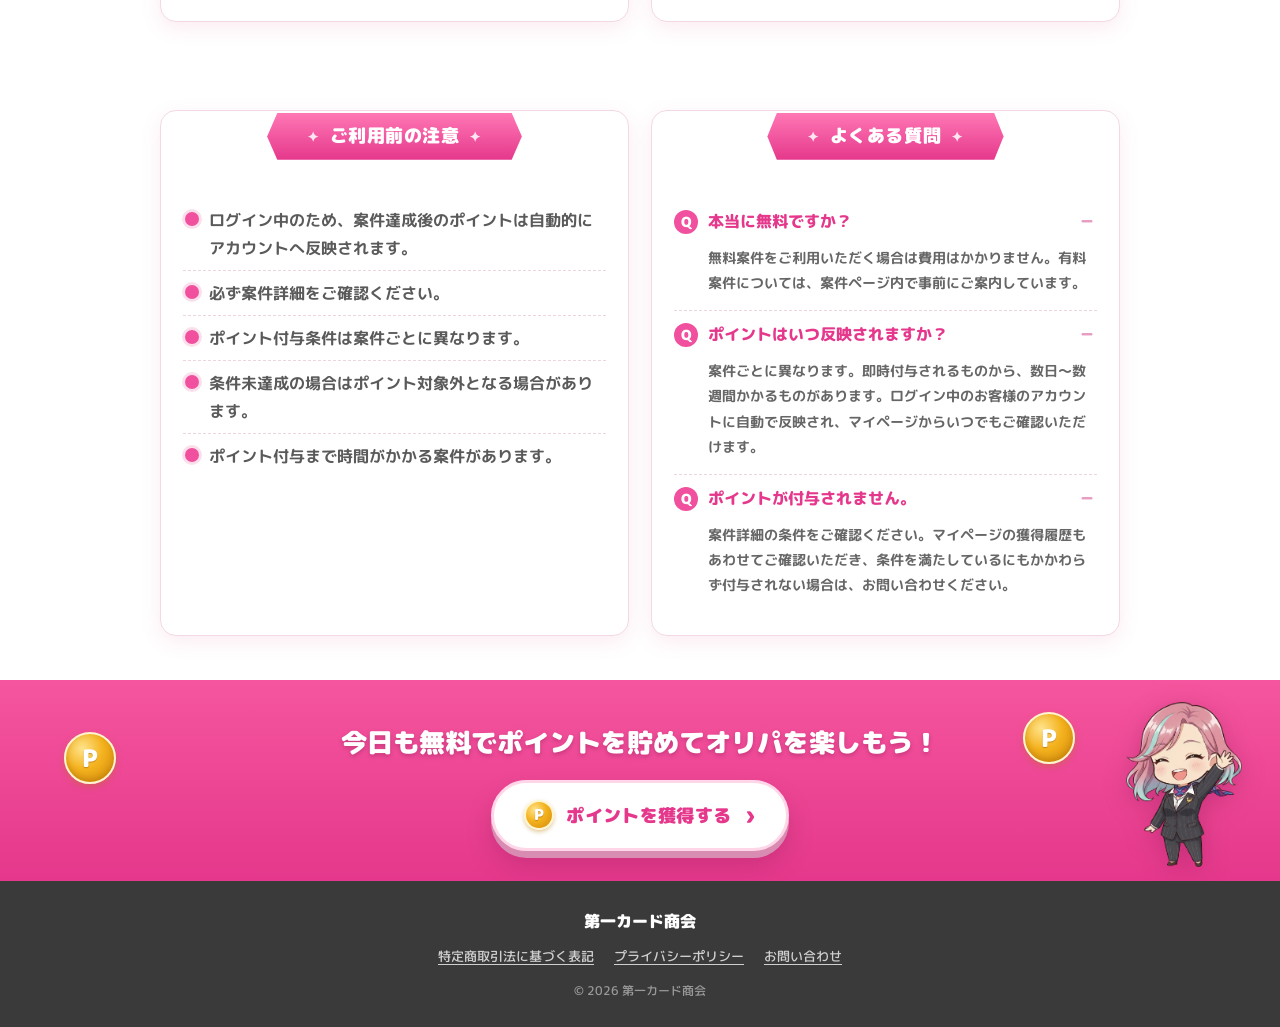
==== commit 8a5eb8a2: "獲得ポイント例をカテゴリ別内訳から単一レンジ表示に変更 - 「獲得ポイント例」を、アプリインストール50〜500pt等のカテゴリ別   内訳リストから、コインアイコン+「30〜最大30,000pt」の" ====
--- a/login.html
+++ b/login.html
@@ -56,7 +56,7 @@
         <p class="hero-lead">
           貯まった<b class="hl-pink">ポイント</b>は<b class="hl-teal">オリパ</b>にご利用いただけます！
         </p>
-        <a class="btn btn-primary" href="#" data-cta>
+        <a class="btn btn-primary" href="#" data-cta-login>
           <span class="coin coin-sm" aria-hidden="true">P</span>
           <span class="btn-label">ポイントを獲得する</span>
           <span class="btn-arrow" aria-hidden="true">&rsaquo;</span>
@@ -143,13 +143,10 @@
       <div class="panel">
         <h2 class="panel-head panel-head-teal">獲得ポイント例</h2>
         <div class="panel-body">
-          <dl class="points-list">
-            <div><dt>アプリインストール</dt><dd>50〜500pt</dd></div>
-            <div><dt>無料会員登録</dt><dd>100〜1,000pt</dd></div>
-            <div><dt>アンケート回答</dt><dd>10〜300pt</dd></div>
-            <div><dt>クレジットカード発行</dt><dd>5,000pt以上</dd></div>
-            <div><dt>ショッピング</dt><dd class="dd-plain">案件ごとに異なります</dd></div>
-          </dl>
+          <div class="points-highlight">
+            <span class="coin coin-lg" aria-hidden="true">P</span>
+            <p class="points-range">30<span class="points-sep">〜</span>最大<span class="points-max">30,000</span><span class="points-unit">pt</span></p>
+          </div>
           <p class="note-left">※ポイント数は案件によって変動します。</p>
         </div>
       </div>
@@ -218,7 +215,7 @@
          onerror="this.remove()">
     <div class="container footer-cta-inner">
       <p class="footer-cta-text">今日も無料でポイントを貯めてオリパを楽しもう！</p>
-      <a class="btn btn-white" href="#" data-cta>
+      <a class="btn btn-white" href="#" data-cta-login>
         <span class="coin coin-sm" aria-hidden="true">P</span>
         <span class="btn-label">ポイントを獲得する</span>
         <span class="btn-arrow" aria-hidden="true">&rsaquo;</span>
@@ -243,7 +240,7 @@
 
 <!-- ===== Sticky CTA (mobile) ===== -->
 <div class="sticky-cta" id="stickyCta" hidden>
-  <a class="btn btn-primary btn-sticky" href="#" data-cta>
+  <a class="btn btn-primary btn-sticky" href="#" data-cta-login>
     <span class="coin coin-sm" aria-hidden="true">P</span>
     <span class="btn-label">ポイントを獲得する</span>
     <span class="btn-arrow" aria-hidden="true">&rsaquo;</span>
--- a/css/style.css
+++ b/css/style.css
@@ -269,15 +269,19 @@
 .panel-body{padding:20px 22px 22px}
 .two-col .panel .ribbon{margin-top:2px}
 
-/* points list */
-.points-list div{
-  display:flex;justify-content:space-between;align-items:baseline;gap:12px;
-  padding:11px 2px;border-bottom:1px dashed #e6c9d8;
-}
-.points-list div:last-child{border-bottom:none}
-.points-list dt{font-weight:800;color:#555;font-size:.95rem}
-.points-list dd{font-weight:900;color:var(--gold-dark);font-size:1.15rem;white-space:nowrap}
-.points-list dd.dd-plain{color:#8a8a8a;font-size:.9rem;font-weight:700}
+/* points highlight (獲得ポイント例: 単一レンジ表示) */
+.points-highlight{
+  display:flex;flex-direction:column;align-items:center;gap:10px;
+  padding:18px 4px 8px;text-align:center;
+}
+.coin-lg{width:64px;height:64px;font-size:1.9rem;border-width:3px}
+.points-range{
+  font-weight:900;color:var(--gold-dark);
+  font-size:clamp(1.4rem, 4.2vw, 2rem);line-height:1.2;
+}
+.points-sep{margin:0 4px;color:var(--gold-dark);font-weight:700}
+.points-max{font-size:clamp(1.7rem, 5.2vw, 2.4rem);margin-left:2px}
+.points-unit{font-size:clamp(.9rem, 2.6vw, 1.1rem);margin-left:3px;font-weight:800}
 
 /* flow */
 .flow{display:flex;flex-wrap:wrap;justify-content:space-between;gap:10px 4px}
@@ -412,7 +416,6 @@
   .flow{gap:16px 4px}
   .flow-step{flex:1 1 40%;min-width:0}
   .flow-step:nth-child(3)::after,.flow-step:not(:last-child)::after{display:none}
-  .points-list dd{font-size:1.02rem}
 }
 
 @media (prefers-reduced-motion:reduce){
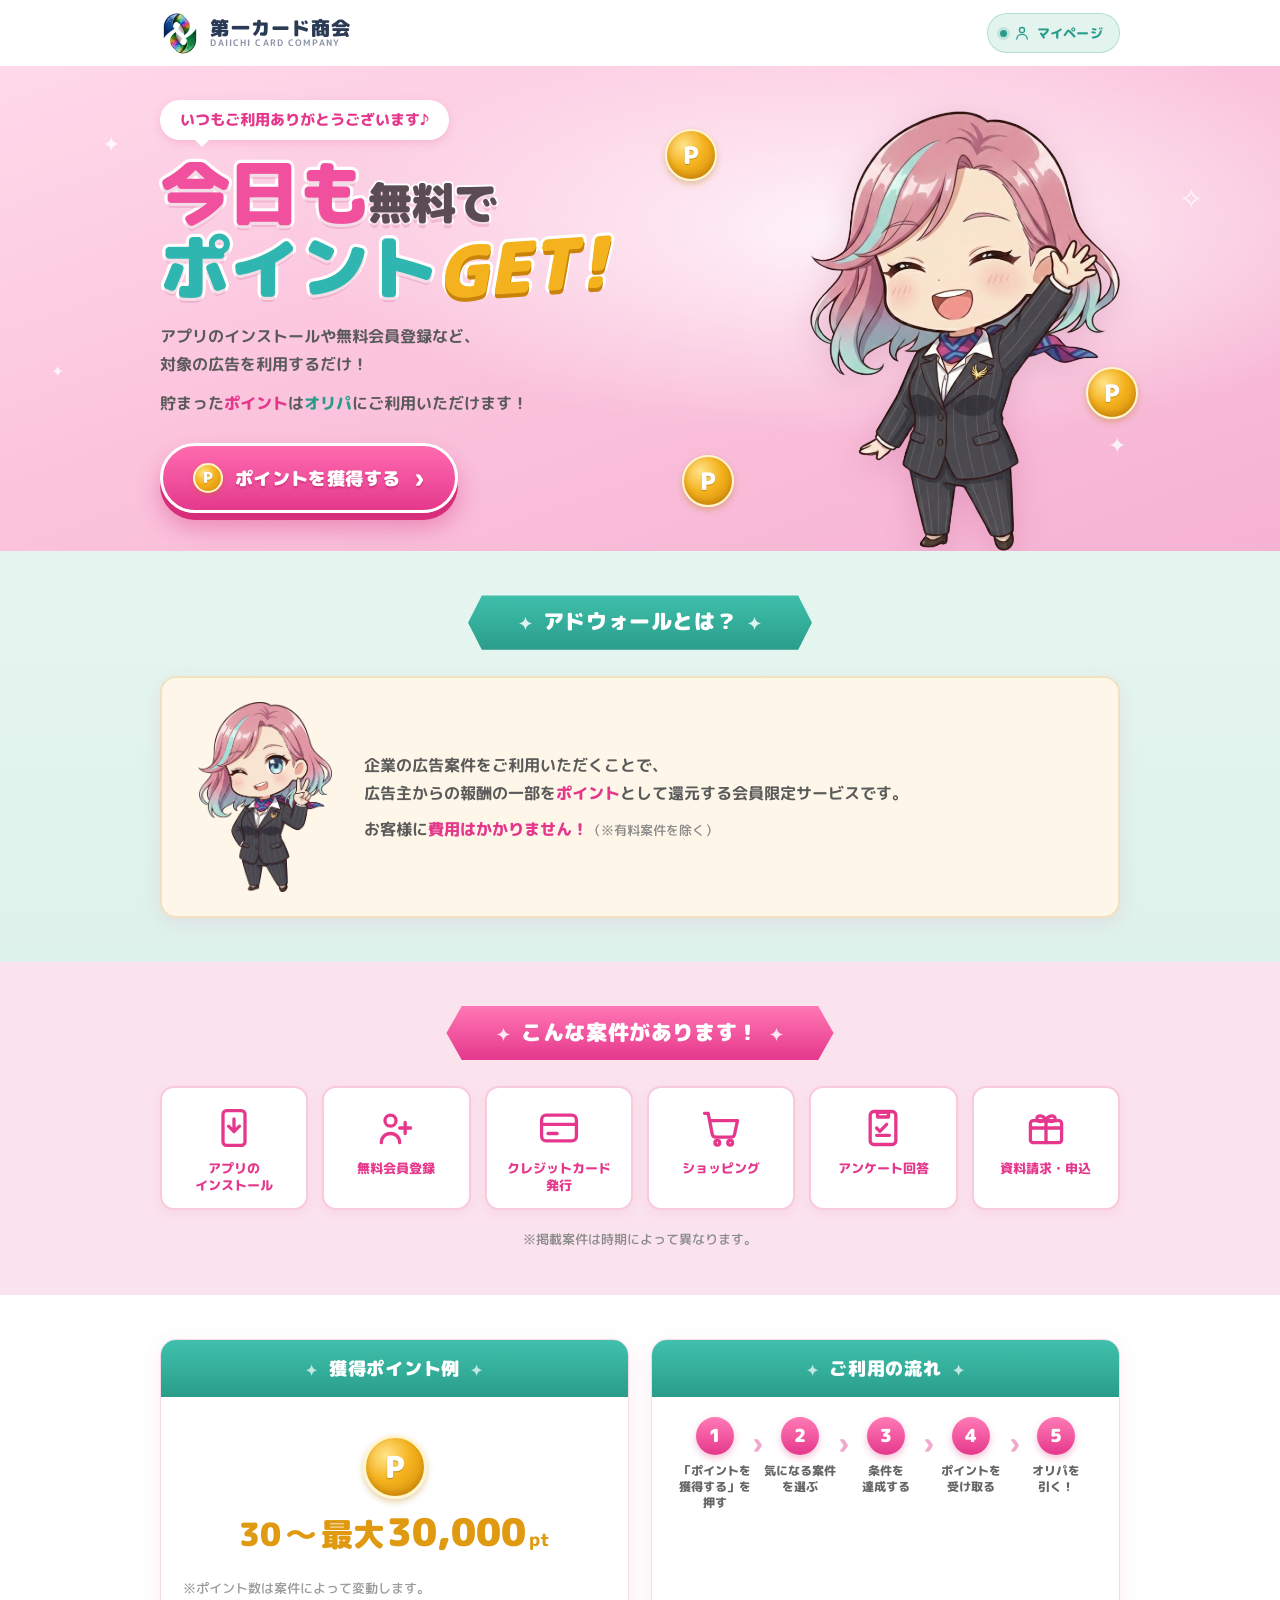
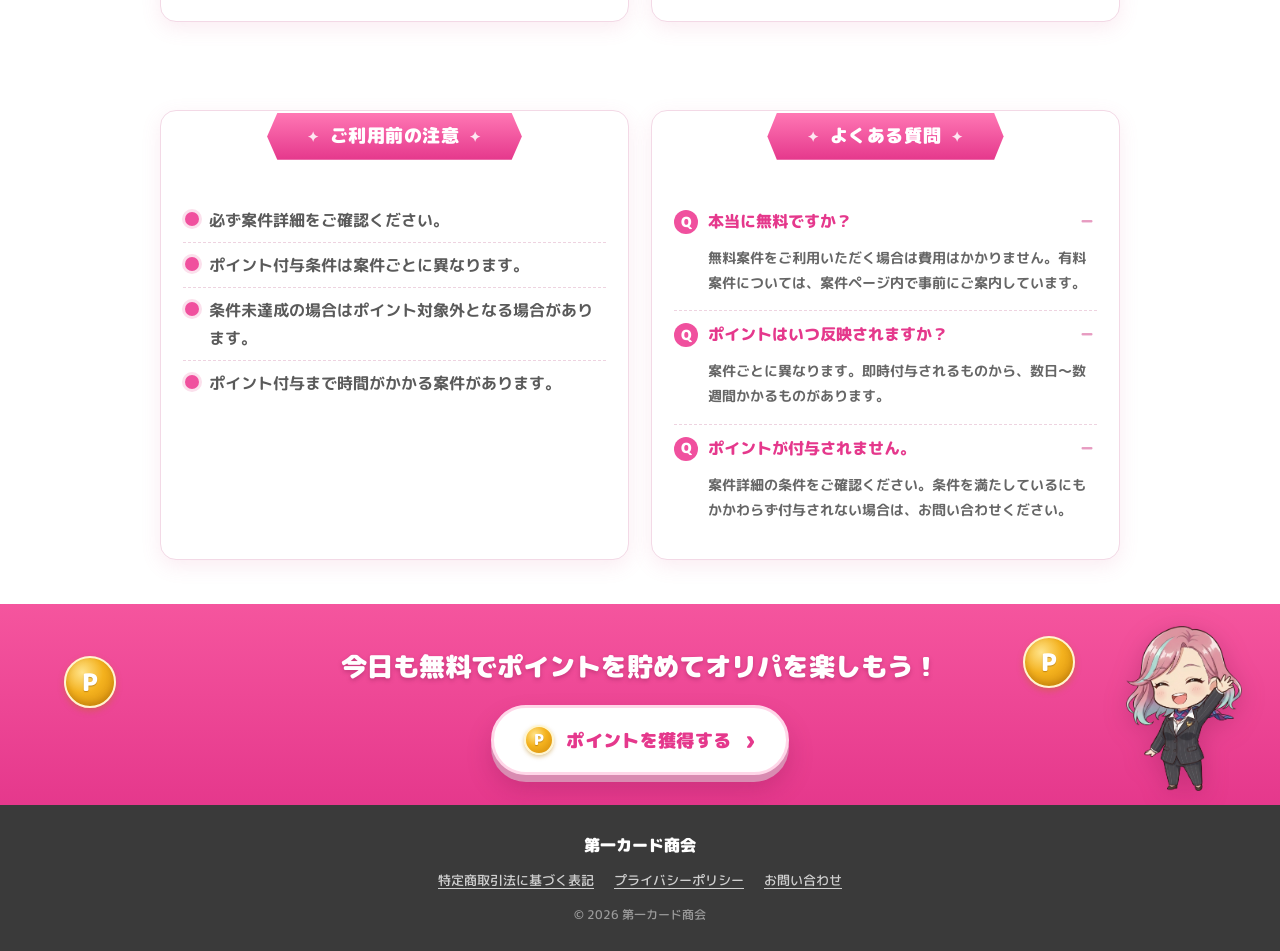
==== commit 1bb02158: "アドウォール説明文を両ページで統一・ログイン済みページの文言を未ログイン用に統一 - 「アドウォールとは？」の説明文をindex.html/login.htmlで統一 - login.htmlの「こん" ====
--- a/login.html
+++ b/login.html
@@ -82,9 +82,9 @@
                onerror="this.closest('.about-illust').classList.add('illust-fallback');this.remove()">
         </div>
         <div class="about-text">
-          <p>会員のみなさまが企業の広告案件をご利用いただくたびに、<br>
+          <p>企業の広告案件をご利用いただくことで、<br>
              広告主からの報酬の一部を<b class="hl-pink">ポイント</b>として還元する会員限定サービスです。</p>
-          <p>会員のお客様に<b class="hl-pink">費用はかかりません！</b><span class="note-inline">（※有料案件を除く）</span></p>
+          <p>お客様に<b class="hl-pink">費用はかかりません！</b><span class="note-inline">（※有料案件を除く）</span></p>
         </div>
       </div>
     </div>
@@ -93,7 +93,7 @@
   <!-- ===== こんな案件があります ===== -->
   <section class="section cases reveal">
     <div class="container">
-      <h2 class="ribbon ribbon-pink"><span class="ribbon-spark">✦</span>会員のあなたにおすすめの案件！<span class="ribbon-spark">✦</span></h2>
+      <h2 class="ribbon ribbon-pink"><span class="ribbon-spark">✦</span>こんな案件があります！<span class="ribbon-spark">✦</span></h2>
       <ul class="case-grid">
         <li class="case-card">
           <span class="case-icon">
@@ -132,7 +132,7 @@
           <span class="case-name">資料請求・申込</span>
         </li>
       </ul>
-      <p class="note-center">※会員限定案件を含め、掲載内容は時期によって異なります。</p>
+      <p class="note-center">※掲載案件は時期によって異なります。</p>
     </div>
   </section>
 
@@ -175,7 +175,6 @@
         <h2 class="ribbon ribbon-pink ribbon-sm"><span class="ribbon-spark">✦</span>ご利用前の注意<span class="ribbon-spark">✦</span></h2>
         <div class="panel-body">
           <ul class="note-list">
-            <li>ログイン中のため、案件達成後のポイントは自動的にアカウントへ反映されます。</li>
             <li>必ず案件詳細をご確認ください。</li>
             <li>ポイント付与条件は案件ごとに異なります。</li>
             <li>条件未達成の場合はポイント対象外となる場合があります。</li>
@@ -194,11 +193,11 @@
             </div>
             <div class="faq-item open">
               <button class="faq-q" type="button"><span class="faq-mark">Q</span>ポイントはいつ反映されますか？</button>
-              <div class="faq-a">案件ごとに異なります。即時付与されるものから、数日〜数週間かかるものがあります。ログイン中のお客様のアカウントに自動で反映され、マイページからいつでもご確認いただけます。</div>
+              <div class="faq-a">案件ごとに異なります。即時付与されるものから、数日〜数週間かかるものがあります。</div>
             </div>
             <div class="faq-item open">
               <button class="faq-q" type="button"><span class="faq-mark">Q</span>ポイントが付与されません。</button>
-              <div class="faq-a">案件詳細の条件をご確認ください。マイページの獲得履歴もあわせてご確認いただき、条件を満たしているにもかかわらず付与されない場合は、お問い合わせください。</div>
+              <div class="faq-a">案件詳細の条件をご確認ください。条件を満たしているにもかかわらず付与されない場合は、お問い合わせください。</div>
             </div>
           </div>
         </div>
